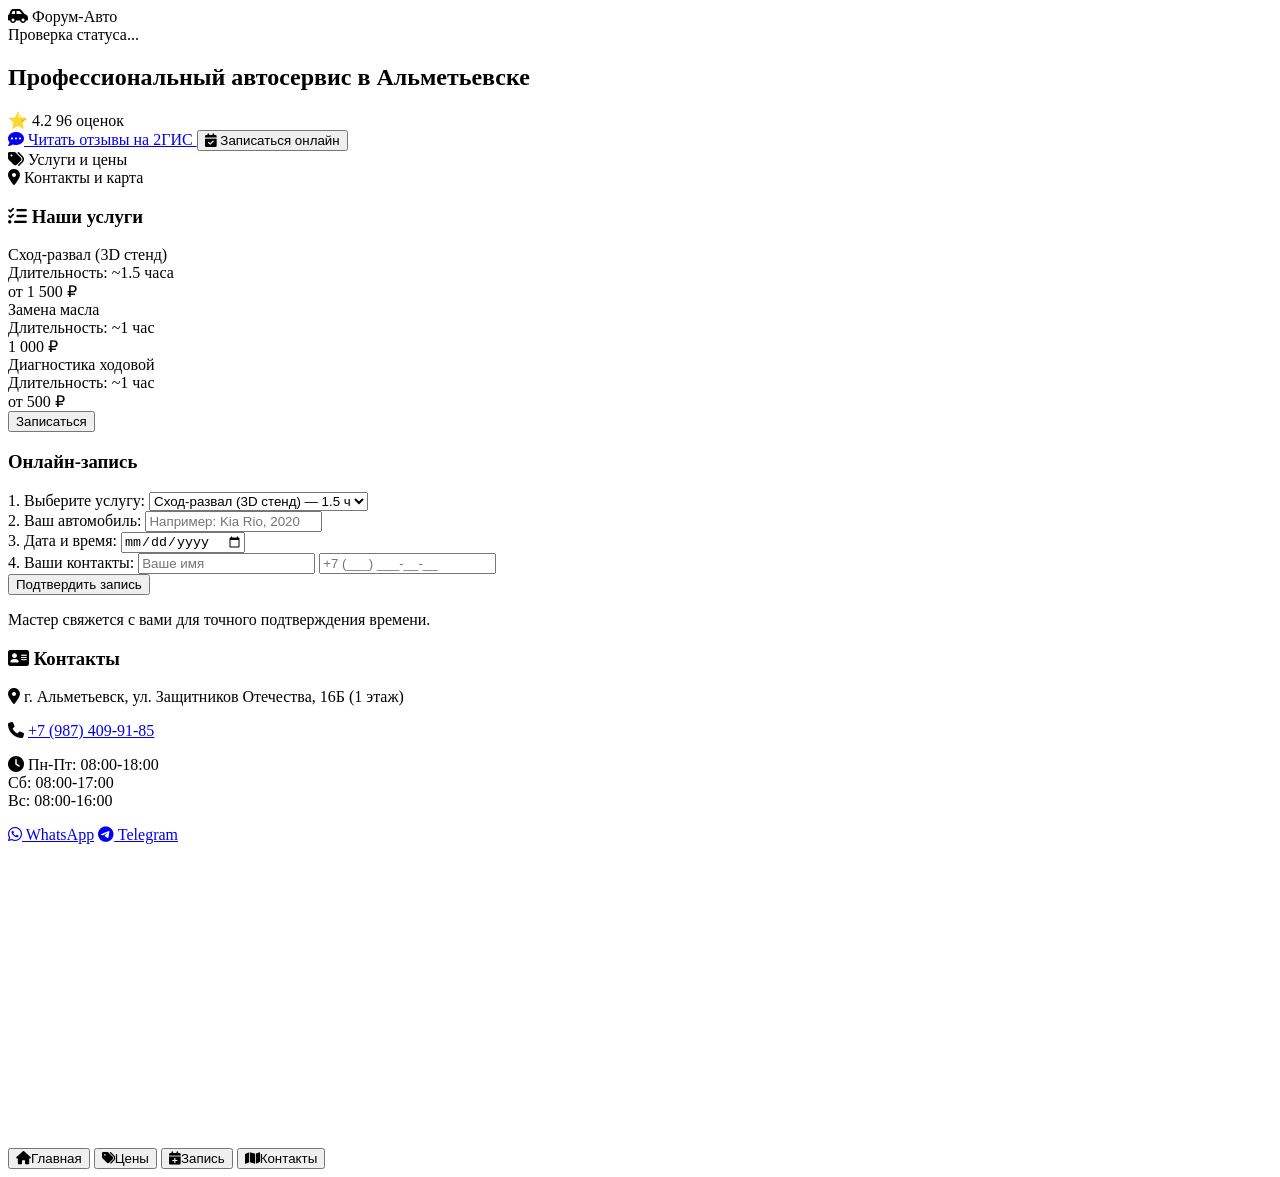
==== index.html @ 8ac2f4fd "index.html" ====
<!DOCTYPE html>
<html lang="ru">
<head>
    <meta charset="UTF-8">
    <meta name="viewport" content="width=device-width, initial-scale=1.0, maximum-scale=1.0, user-scalable=no">
    <title>Форум-Авто | Запись онлайн</title>
    <link rel="manifest" href="manifest.json">
    <meta name="theme-color" content="#2c3e50">
    <link rel="stylesheet" href="style.css">
    <!-- Иконки -->
    <link rel="stylesheet" href="https://cdnjs.cloudflare.com/ajax/libs/font-awesome/6.4.0/css/all.min.css">
</head>
<body>

    <!-- Шапка -->
    <header class="app-header">
        <div class="logo">
            <i class="fa-solid fa-car-side"></i> Форум-Авто
        </div>
        <div class="status" id="workStatus">Проверка статуса...</div>
    </header>

    <!-- Основной контент -->
    <main id="mainContent">
        
        <!-- Экран 1: Главная -->
        <section id="screen-home" class="screen active">
            <div class="hero-card">
                <h2>Профессиональный автосервис в Альметьевске</h2>
                <div class="rating-block">
                    <span class="stars">⭐ 4.2</span>
                    <span class="reviews-count">96 оценок</span>
                </div>
                <a href="https://2gis.ru/almetevsk/firm/70000001037143884/tab/reviews" target="_blank" class="btn btn-outline">
                    <i class="fa-solid fa-comment-dots"></i> Читать отзывы на 2ГИС
                </a>
                <button class="btn btn-primary" onclick="showScreen('screen-booking')">
                    <i class="fa-solid fa-calendar-check"></i> Записаться онлайн
                </button>
            </div>

            <div class="info-cards">
                <div class="info-card" onclick="showScreen('screen-prices')">
                    <i class="fa-solid fa-tags"></i>
                    <span>Услуги и цены</span>
                </div>
                <div class="info-card" onclick="showScreen('screen-contacts')">
                    <i class="fa-solid fa-location-dot"></i>
                    <span>Контакты и карта</span>
                </div>
            </div>
        </section>

        <!-- Экран 2: Цены -->
        <section id="screen-prices" class="screen">
            <h3><i class="fa-solid fa-list-check"></i> Наши услуги</h3>
            <div class="price-list">
                <div class="price-item">
                    <div class="price-name">Сход-развал (3D стенд)</div>
                    <div class="price-details">Длительность: ~1.5 часа</div>
                    <div class="price-value">от 1 500 ₽</div>
                </div>
                <div class="price-item">
                    <div class="price-name">Замена масла</div>
                    <div class="price-details">Длительность: ~1 час</div>
                    <div class="price-value">1 000 ₽</div>
                </div>
                <div class="price-item">
                    <div class="price-name">Диагностика ходовой</div>
                    <div class="price-details">Длительность: ~1 час</div>
                    <div class="price-value">от 500 ₽</div>
                </div>
            </div>
            <button class="btn btn-primary full-width" onclick="showScreen('screen-booking')">Записаться</button>
        </section>

        <!-- Экран 3: Запись (Пошаговая) -->
        <section id="screen-booking" class="screen">
            <h3>Онлайн-запись</h3>
            
            <div class="form-step" id="step1">
                <label>1. Выберите услугу:</label>
                <select id="serviceSelect" class="form-input" onchange="updateTimeSlots()">
                    <option value="Сход-развал (3D стенд)">Сход-развал (3D стенд) — 1.5 ч</option>
                    <option value="Замена масла">Замена масла — 1 ч</option>
                    <option value="Диагностика ходовой">Диагностика ходовой — 1 ч</option>
                </select>
            </div>

            <div class="form-step" id="step2">
                <label>2. Ваш автомобиль:</label>
                <input type="text" id="carModel" class="form-input" placeholder="Например: Kia Rio, 2020">
            </div>

            <div class="form-step" id="step3">
                <label>3. Дата и время:</label>
                <input type="date" id="bookingDate" class="form-input" onchange="updateTimeSlots()">
                <div id="timeSlotsContainer" class="time-slots">
                    <!-- Слоты генерируются JS -->
                </div>
                <input type="hidden" id="selectedTime">
            </div>

            <div class="form-step" id="step4">
                <label>4. Ваши контакты:</label>
                <input type="text" id="clientName" class="form-input" placeholder="Ваше имя">
                <input type="tel" id="clientPhone" class="form-input" placeholder="+7 (___) ___-__-__">
            </div>

            <button class="btn btn-primary full-width" onclick="submitBooking()">Подтвердить запись</button>
            <p class="form-note">Мастер свяжется с вами для точного подтверждения времени.</p>
        </section>

        <!-- Экран 4: Контакты -->
        <section id="screen-contacts" class="screen">
            <h3><i class="fa-solid fa-address-card"></i> Контакты</h3>
            <div class="contact-block">
                <p><i class="fa-solid fa-location-dot"></i> г. Альметьевск, ул. Защитников Отечества, 16Б (1 этаж)</p>
                <p><i class="fa-solid fa-phone"></i> <a href="tel:+79874099185">+7 (987) 409-91-85</a></p>
                <p><i class="fa-solid fa-clock"></i> Пн-Пт: 08:00-18:00<br>Сб: 08:00-17:00<br>Вс: 08:00-16:00</p>
            </div>
            <div class="action-buttons">
                <a href="https://wa.me/79874099185" class="btn btn-whatsapp"><i class="fa-brands fa-whatsapp"></i> WhatsApp</a>
                <a href="https://t.me/+79874099185" class="btn btn-telegram"><i class="fa-brands fa-telegram"></i> Telegram</a>
            </div>
            <!-- Вставка карты 2GIS (iframe) -->
            <div class="map-container">
                <iframe src="https://widgets.2gis.com/widget?type=firms&firmId=70000001037143884&theme=light" width="100%" height="300" frameborder="0"></iframe>
            </div>
        </section>

    </main>

    <!-- Нижняя навигация -->
    <nav class="bottom-nav">
        <button onclick="showScreen('screen-home')" class="nav-btn active"><i class="fa-solid fa-house"></i><span>Главная</span></button>
        <button onclick="showScreen('screen-prices')" class="nav-btn"><i class="fa-solid fa-tags"></i><span>Цены</span></button>
        <button onclick="showScreen('screen-booking')" class="nav-btn"><i class="fa-solid fa-calendar-plus"></i><span>Запись</span></button>
        <button onclick="showScreen('screen-contacts')" class="nav-btn"><i class="fa-solid fa-map"></i><span>Контакты</span></button>
    </nav>

    <script src="script.js"></script>
</body>
</html>
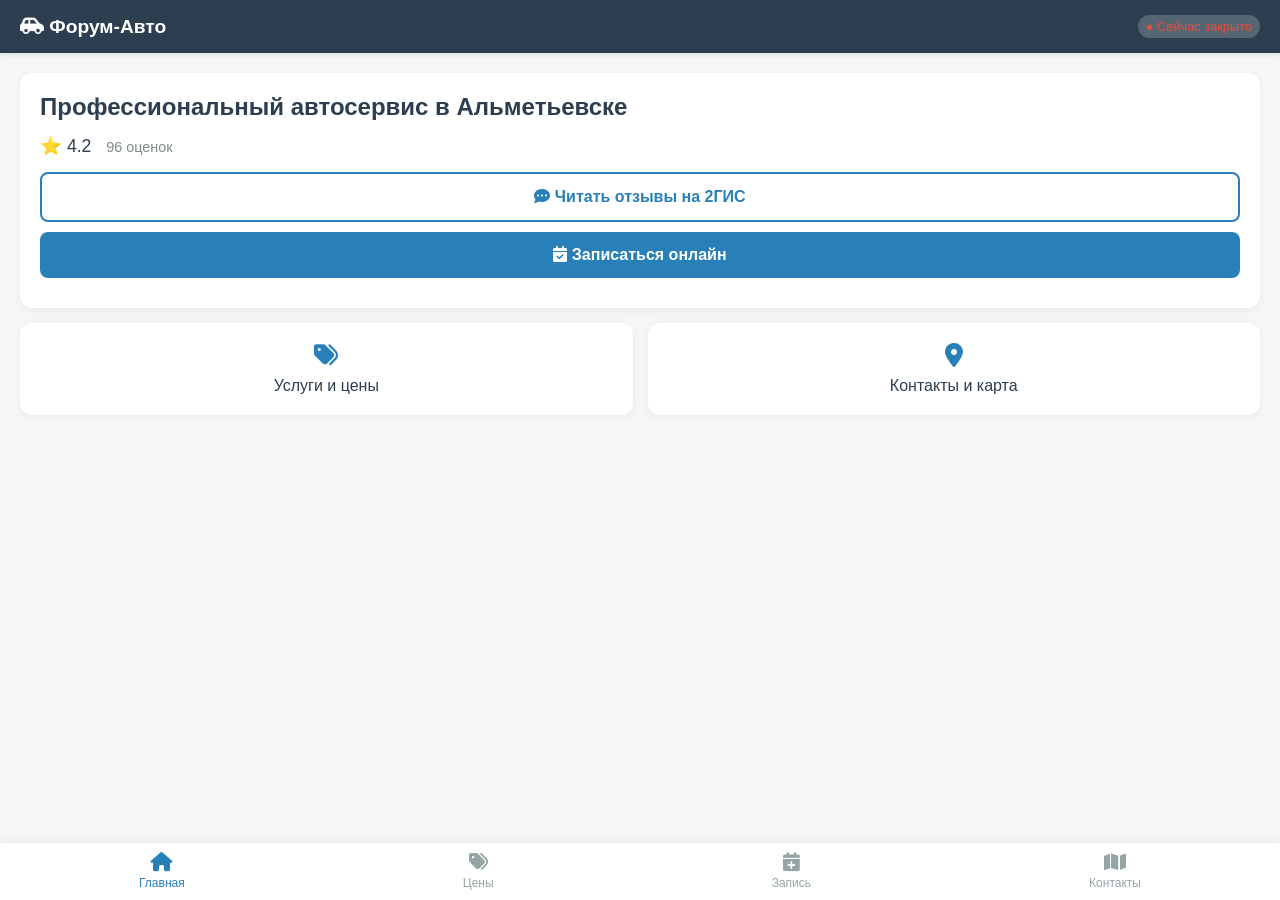
==== commit 43bb0c23: "Update index.html" ====
--- a/index.html
+++ b/index.html
@@ -107,8 +107,8 @@
                 <input type="tel" id="clientPhone" class="form-input" placeholder="+7 (___) ___-__-__">
             </div>
 
-            <button class="btn btn-primary full-width" onclick="submitBooking()">Подтвердить запись</button>
-            <p class="form-note">Мастер свяжется с вами для точного подтверждения времени.</p>
+            <button class="btn btn-primary full-width" onclick="submitBooking()">Отправить заявку на запись</button>
+<p class="form-note">⚠️ Это предварительная заявка. Мастер получит уведомление и свяжется с вами для точного подтверждения времени.</p>
         </section>
 
         <!-- Экран 4: Контакты -->
--- a/style.css
+++ b/style.css
@@ -0,0 +1,102 @@
+:root {
+    --primary: #2c3e50;       /* Темно-синий/грифельный */
+    --secondary: #34495e;     /* Светлее для фона элементов */
+    --accent: #2980b9;        /* Спокойный синий для кнопок */
+    --bg: #f4f6f8;            /* Светло-серый фон */
+    --white: #ffffff;
+    --text: #2c3e50;
+    --success: #27ae60;
+}
+
+* { box-sizing: border-box; margin: 0; padding: 0; font-family: -apple-system, BlinkMacSystemFont, "Segoe UI", Roboto, Helvetica, Arial, sans-serif; }
+body { background-color: var(--bg); color: var(--text); padding-bottom: 70px; }
+
+/* Шапка */
+.app-header { background: var(--primary); color: var(--white); padding: 15px 20px; display: flex; justify-content: space-between; align-items: center; position: sticky; top: 0; z-index: 100; box-shadow: 0 2px 5px rgba(0,0,0,0.1); }
+.logo { font-size: 1.2rem; font-weight: bold; }
+.status { font-size: 0.8rem; background: rgba(255,255,255,0.2); padding: 4px 8px; border-radius: 12px; }
+
+/* Экраны */
+.screen { display: none; padding: 20px; animation: fadeIn 0.3s ease; }
+.screen.active { display: block; }
+@keyframes fadeIn { from { opacity: 0; transform: translateY(10px); } to { opacity: 1; transform: translateY(0); } }
+
+h3 { margin-bottom: 15px; color: var(--primary); border-bottom: 2px solid var(--accent); padding-bottom: 5px; display: inline-block; }
+
+/* Карточки */
+.hero-card, .info-card, .price-item, .contact-block { background: var(--white); border-radius: 12px; padding: 20px; margin-bottom: 15px; box-shadow: 0 2px 8px rgba(0,0,0,0.05); }
+.info-cards { display: grid; grid-template-columns: 1fr 1fr; gap: 15px; }
+.info-card { text-align: center; cursor: pointer; transition: transform 0.2s; }
+.info-card:active { transform: scale(0.98); }
+.info-card i { font-size: 1.5rem; color: var(--accent); margin-bottom: 10px; display: block; }
+
+/* Рейтинги и кнопки */
+.rating-block { margin: 15px 0; font-size: 1.1rem; }
+.reviews-count { color: #7f8c8d; font-size: 0.9rem; margin-left: 10px; }
+.btn { display: block; width: 100%; padding: 14px; border: none; border-radius: 8px; font-size: 1rem; font-weight: 600; text-align: center; text-decoration: none; cursor: pointer; margin-bottom: 10px; transition: background 0.2s; }
+.btn-primary { background: var(--accent); color: var(--white); }
+.btn-primary:active { background: #1f6391; }
+.btn-outline { background: transparent; border: 2px solid var(--accent); color: var(--accent); }
+.btn-whatsapp { background: #25D366; color: white; }
+.btn-telegram { background: #0088cc; color: white; }
+.action-buttons { display: grid; grid-template-columns: 1fr 1fr; gap: 10px; }
+
+/* Прайс */
+.price-item { display: flex; flex-direction: column; }
+.price-name { font-weight: bold; font-size: 1.05rem; }
+.price-details { font-size: 0.85rem; color: #7f8c8d; margin: 4px 0; }
+.price-value { font-size: 1.2rem; color: var(--accent); font-weight: bold; margin-top: auto; }
+
+/* Формы */
+.form-step { margin-bottom: 20px; }
+.form-step label { display: block; font-weight: 600; margin-bottom: 8px; font-size: 0.95rem; }
+.form-input { width: 100%; padding: 12px; border: 1px solid #bdc3c7; border-radius: 8px; font-size: 1rem; background: var(--white); }
+.form-input:focus { outline: none; border-color: var(--accent); }
+.time-slots { display: grid; grid-template-columns: repeat(3, 1fr); gap: 10px; margin-top: 10px; }
+.time-slot { padding: 10px; background: var(--white); border: 1px solid #bdc3c7; border-radius: 6px; text-align: center; cursor: pointer; }
+.time-slot.selected { background: var(--accent); color: white; border-color: var(--accent); }
+.form-note { font-size: 0.8rem; color: #7f8c8d; text-align: center; margin-top: 15px; }
+
+/* Карта */
+.map-container { border-radius: 12px; overflow: hidden; margin-top: 15px; box-shadow: 0 2px 8px rgba(0,0,0,0.05); }
+
+/* Нижняя навигация */
+.bottom-nav { position: fixed; bottom: 0; left: 0; right: 0; background: var(--white); display: flex; justify-content: space-around; padding: 10px 0; box-shadow: 0 -2px 10px rgba(0,0,0,0.05); z-index: 100; }
+.nav-btn { background: none; border: none; color: #95a5a6; display: flex; flex-direction: column; align-items: center; font-size: 0.75rem; cursor: pointer; }
+.nav-btn i { font-size: 1.2rem; margin-bottom: 4px; }
+.nav-btn.active { color: var(--accent); }
+
+/* Стили для слотов времени */
+.time-slots {
+    display: grid;
+    grid-template-columns: repeat(auto-fill, minmax(80px, 1fr));
+    gap: 10px;
+    margin-top: 10px;
+    margin-bottom: 20px;
+}
+
+.time-slot-btn {
+    padding: 12px;
+    border: 2px solid #3498db;
+    background: white;
+    color: #3498db;
+    border-radius: 8px;
+    font-weight: bold;
+    cursor: pointer;
+    transition: all 0.2s;
+}
+
+.time-slot-btn.selected {
+    background: #3498db;
+    color: white;
+    box-shadow: 0 4px 10px rgba(52, 152, 219, 0.3);
+}
+
+.no-slots {
+    color: #e74c3c;
+    font-weight: bold;
+    text-align: center;
+    padding: 20px;
+    background: #fdf2f2;
+    border-radius: 8px;
+}
